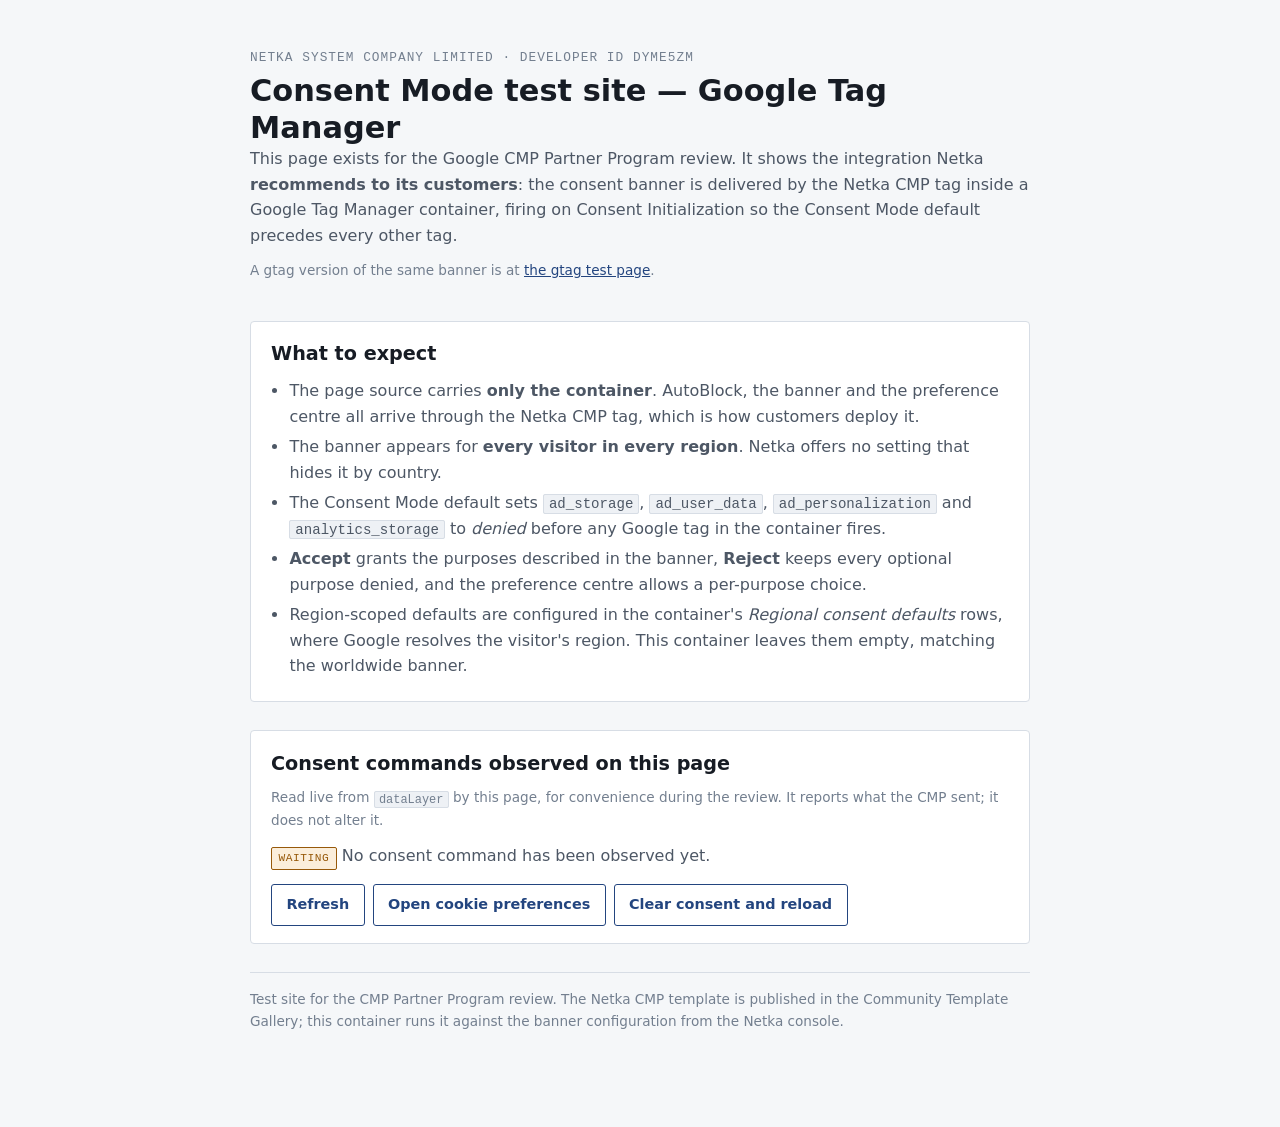
==== docs/cmp-test-gtm/index.html @ 33b204b0 "Add the GTM route as a second test page Netka recommends Google Tag Manager to its customers, and th" ====
<!doctype html>
<html lang="en">
<head>
<meta charset="utf-8">
<meta name="viewport" content="width=device-width, initial-scale=1">
<title>Netka CMP — Consent Mode test site (GTM)</title>
<meta name="robots" content="noindex">
<meta name="description" content="Public test page for the Google CMP Partner Program review: Netka consent banner delivered through the Netka CMP tag in Google Tag Manager.">

<!--
  Google CMP Partner Program — test site, Google Tag Manager route.

  This is the integration Netka recommends to customers, so it is the one that
  reflects real deployments. The page itself carries NOTHING but the container:

    1. config.js            — ids only, no behaviour
    2. the GTM container    — everything else arrives through it

  The Netka CMP tag inside the container is what loads the CMP and sets the
  Consent Mode default. It must fire on the "Consent Initialization - All Pages"
  trigger so it runs before every other tag in the container; a Page View or a
  custom trigger is too late and the default would arrive after the Google tags.

  Do not add AutoBlock, the banner scripts or a gtag snippet to this page. On
  this route the container owns all of it, and a second copy on the page would
  emit a competing consent default.
-->

<script src="../cmp-test/config.js"></script>
<script>
  (function () {
    var id = (window.NKS_TEST_CONFIG || {}).gtm;
    if (!id || id.indexOf("XXXX") !== -1) { window.__nksTestConfigMissing = true; return; }
    (function (w, d, s, l, i) {
      w[l] = w[l] || [];
      w[l].push({ "gtm.start": new Date().getTime(), event: "gtm.js" });
      var f = d.getElementsByTagName(s)[0],
          j = d.createElement(s),
          dl = l !== "dataLayer" ? "&l=" + l : "";
      j.async = true;
      j.src = "https://www.googletagmanager.com/gtm.js?id=" + i + dl;
      f.parentNode.insertBefore(j, f);
    })(window, document, "script", "dataLayer", id);
  })();
</script>

<style>
  :root {
    --ground:#f5f7f9; --surface:#fff; --sunk:#eef1f5; --line:#d7dde5;
    --ink:#171c24; --ink-soft:#4d5765; --ink-faint:#737f8f;
    --accent:#23457f; --ok:#1a6b4a; --ok-soft:#e0f0e8; --warn:#97590a; --warn-soft:#fbeedb;
    --deny:#a52216;
    --sans:"Segoe UI",system-ui,-apple-system,sans-serif;
    --mono:Consolas,"Cascadia Mono",ui-monospace,monospace;
  }
  @media (prefers-color-scheme: dark) {
    :root {
      --ground:#101319; --surface:#171b22; --sunk:#1d222b; --line:#2c333f;
      --ink:#e4e8ee; --ink-soft:#a8b2c0; --ink-faint:#7b8593;
      --accent:#8fb0e8; --ok:#6cc39b; --ok-soft:#142a21; --warn:#e0a75c; --warn-soft:#332613;
      --deny:#ee8377;
    }
  }
  * { box-sizing:border-box; }
  body { margin:0; background:var(--ground); color:var(--ink); font-family:var(--sans); line-height:1.6; }
  .wrap { max-width:820px; margin:0 auto; padding:3rem 1.25rem 6rem; display:flex; flex-direction:column; gap:1.75rem; }
  .eyebrow { font-family:var(--mono); font-size:.8rem; letter-spacing:.08em; text-transform:uppercase; color:var(--ink-faint); }
  h1 { font-size:1.9rem; margin:.3rem 0 0; line-height:1.2; }
  h2 { font-size:1.2rem; margin:0 0 .5rem; }
  p { margin:0 0 .7rem; color:var(--ink-soft); }
  .card { background:var(--surface); border:1px solid var(--line); border-radius:4px; padding:1.1rem 1.25rem; }
  ul { margin:.2rem 0 0; padding-left:1.15rem; color:var(--ink-soft); }
  li { margin-bottom:.3rem; }
  code { font-family:var(--mono); font-size:.88em; background:var(--sunk); border:1px solid var(--line); border-radius:2px; padding:.05em .35em; }
  .actions { display:flex; flex-wrap:wrap; gap:.5rem; }
  button { font:inherit; font-size:.9rem; font-weight:600; padding:.5rem .9rem; border-radius:3px; cursor:pointer;
           border:1px solid var(--accent); background:transparent; color:var(--accent); }
  button:focus-visible { outline:2px solid var(--accent); outline-offset:2px; }
  table { width:100%; border-collapse:collapse; font-size:.85rem; }
  th, td { text-align:left; padding:.4rem .5rem; border-bottom:1px solid var(--line); vertical-align:top; font-family:var(--mono); }
  th { color:var(--ink-faint); font-weight:600; text-transform:uppercase; letter-spacing:.05em; font-size:.72rem; }
  tr:last-child td { border-bottom:0; }
  .granted { color:var(--ok); }
  .denied { color:var(--deny); }
  .pill { display:inline-block; font-family:var(--mono); font-size:.7rem; text-transform:uppercase; letter-spacing:.05em;
          padding:.1rem .4rem; border-radius:2px; border:1px solid; }
  .pill-ok { color:var(--ok); background:var(--ok-soft); border-color:var(--ok); }
  .pill-warn { color:var(--warn); background:var(--warn-soft); border-color:var(--warn); }
  .muted { color:var(--ink-faint); font-size:.85rem; }
  a { color:var(--accent); }
  footer { color:var(--ink-faint); font-size:.85rem; border-top:1px solid var(--line); padding-top:1rem; }
</style>
</head>
<body>
<noscript><iframe src="https://www.googletagmanager.com/ns.html?id=GTM-5N3PMSTH"
  height="0" width="0" style="display:none;visibility:hidden"></iframe></noscript>

<div class="wrap">

  <header>
    <div class="eyebrow">Netka System Company Limited &middot; Developer ID dYmE5Zm</div>
    <h1>Consent Mode test site — Google Tag Manager</h1>
    <p>This page exists for the Google CMP Partner Program review. It shows the integration Netka
      <strong>recommends to its customers</strong>: the consent banner is delivered by the Netka CMP tag inside a Google
      Tag Manager container, firing on Consent Initialization so the Consent Mode default precedes every other tag.</p>
    <p class="muted">A gtag version of the same banner is at <a href="../cmp-test/">the gtag test page</a>.</p>
  </header>

  <section class="card">
    <h2>What to expect</h2>
    <ul>
      <li>The page source carries <strong>only the container</strong>. AutoBlock, the banner and the preference centre all arrive through the Netka CMP tag, which is how customers deploy it.</li>
      <li>The banner appears for <strong>every visitor in every region</strong>. Netka offers no setting that hides it by country.</li>
      <li>The Consent Mode default sets <code>ad_storage</code>, <code>ad_user_data</code>, <code>ad_personalization</code> and <code>analytics_storage</code> to <em>denied</em> before any Google tag in the container fires.</li>
      <li><strong>Accept</strong> grants the purposes described in the banner, <strong>Reject</strong> keeps every optional purpose denied, and the preference centre allows a per-purpose choice.</li>
      <li>Region-scoped defaults are configured in the container's <em>Regional consent defaults</em> rows, where Google resolves the visitor's region. This container leaves them empty, matching the worldwide banner.</li>
    </ul>
  </section>

  <section class="card">
    <h2>Consent commands observed on this page</h2>
    <p class="muted">Read live from <code>dataLayer</code> by this page, for convenience during the review. It reports what the CMP sent; it does not alter it.</p>
    <div id="readout"></div>
    <div class="actions" style="margin-top:.9rem">
      <button type="button" id="refresh">Refresh</button>
      <button type="button" id="reopen">Open cookie preferences</button>
      <button type="button" id="reset">Clear consent and reload</button>
    </div>
  </section>

  <footer>
    Test site for the CMP Partner Program review. The Netka CMP template is published in the
    Community Template Gallery; this container runs it against the banner configuration from the Netka console.
  </footer>

</div>

<script src="../consent-readout.js"></script>
</body>
</html>
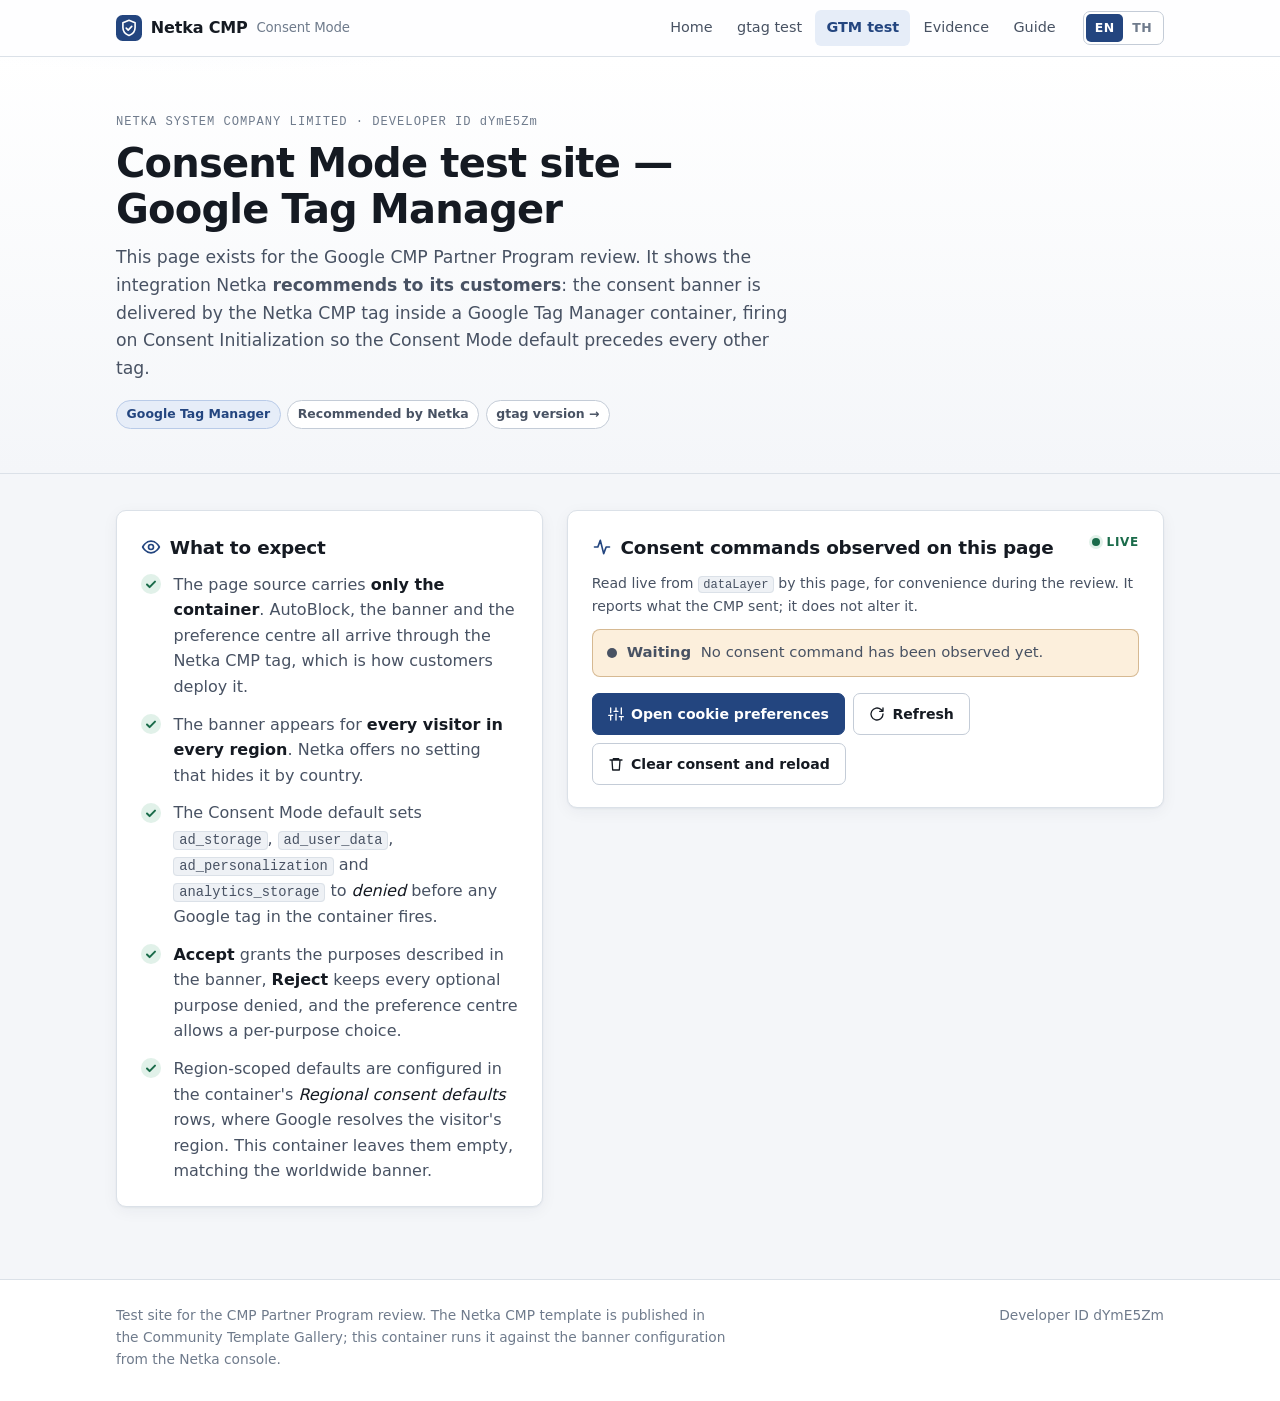
==== commit 0fc0e491: "Redesign the review pages and add a Thai version of each Every page now shares one stylesheet and an" ====
--- a/docs/cmp-test-gtm/index.html
+++ b/docs/cmp-test-gtm/index.html
@@ -1,9 +1,9 @@
 <!doctype html>
-<html lang="en">
+<html lang="en" data-lang="en">
 <head>
 <meta charset="utf-8">
 <meta name="viewport" content="width=device-width, initial-scale=1">
-<title>Netka CMP — Consent Mode test site (GTM)</title>
+<title data-th="Netka CMP — หน้าทดสอบ Consent Mode (GTM)">Netka CMP — Consent Mode test site (GTM)</title>
 <meta name="robots" content="noindex">
 <meta name="description" content="Public test page for the Google CMP Partner Program review: Netka consent banner delivered through the Netka CMP tag in Google Tag Manager.">
 
@@ -44,96 +44,78 @@
   })();
 </script>
 
-<style>
-  :root {
-    --ground:#f5f7f9; --surface:#fff; --sunk:#eef1f5; --line:#d7dde5;
-    --ink:#171c24; --ink-soft:#4d5765; --ink-faint:#737f8f;
-    --accent:#23457f; --ok:#1a6b4a; --ok-soft:#e0f0e8; --warn:#97590a; --warn-soft:#fbeedb;
-    --deny:#a52216;
-    --sans:"Segoe UI",system-ui,-apple-system,sans-serif;
-    --mono:Consolas,"Cascadia Mono",ui-monospace,monospace;
-  }
-  @media (prefers-color-scheme: dark) {
-    :root {
-      --ground:#101319; --surface:#171b22; --sunk:#1d222b; --line:#2c333f;
-      --ink:#e4e8ee; --ink-soft:#a8b2c0; --ink-faint:#7b8593;
-      --accent:#8fb0e8; --ok:#6cc39b; --ok-soft:#142a21; --warn:#e0a75c; --warn-soft:#332613;
-      --deny:#ee8377;
-    }
-  }
-  * { box-sizing:border-box; }
-  body { margin:0; background:var(--ground); color:var(--ink); font-family:var(--sans); line-height:1.6; }
-  .wrap { max-width:820px; margin:0 auto; padding:3rem 1.25rem 6rem; display:flex; flex-direction:column; gap:1.75rem; }
-  .eyebrow { font-family:var(--mono); font-size:.8rem; letter-spacing:.08em; text-transform:uppercase; color:var(--ink-faint); }
-  h1 { font-size:1.9rem; margin:.3rem 0 0; line-height:1.2; }
-  h2 { font-size:1.2rem; margin:0 0 .5rem; }
-  p { margin:0 0 .7rem; color:var(--ink-soft); }
-  .card { background:var(--surface); border:1px solid var(--line); border-radius:4px; padding:1.1rem 1.25rem; }
-  ul { margin:.2rem 0 0; padding-left:1.15rem; color:var(--ink-soft); }
-  li { margin-bottom:.3rem; }
-  code { font-family:var(--mono); font-size:.88em; background:var(--sunk); border:1px solid var(--line); border-radius:2px; padding:.05em .35em; }
-  .actions { display:flex; flex-wrap:wrap; gap:.5rem; }
-  button { font:inherit; font-size:.9rem; font-weight:600; padding:.5rem .9rem; border-radius:3px; cursor:pointer;
-           border:1px solid var(--accent); background:transparent; color:var(--accent); }
-  button:focus-visible { outline:2px solid var(--accent); outline-offset:2px; }
-  table { width:100%; border-collapse:collapse; font-size:.85rem; }
-  th, td { text-align:left; padding:.4rem .5rem; border-bottom:1px solid var(--line); vertical-align:top; font-family:var(--mono); }
-  th { color:var(--ink-faint); font-weight:600; text-transform:uppercase; letter-spacing:.05em; font-size:.72rem; }
-  tr:last-child td { border-bottom:0; }
-  .granted { color:var(--ok); }
-  .denied { color:var(--deny); }
-  .pill { display:inline-block; font-family:var(--mono); font-size:.7rem; text-transform:uppercase; letter-spacing:.05em;
-          padding:.1rem .4rem; border-radius:2px; border:1px solid; }
-  .pill-ok { color:var(--ok); background:var(--ok-soft); border-color:var(--ok); }
-  .pill-warn { color:var(--warn); background:var(--warn-soft); border-color:var(--warn); }
-  .muted { color:var(--ink-faint); font-size:.85rem; }
-  a { color:var(--accent); }
-  footer { color:var(--ink-faint); font-size:.85rem; border-top:1px solid var(--line); padding-top:1rem; }
-</style>
+<link rel="stylesheet" href="../assets/site.css">
+<script src="../assets/site.js"></script>
 </head>
 <body>
 <noscript><iframe src="https://www.googletagmanager.com/ns.html?id=GTM-5N3PMSTH"
   height="0" width="0" style="display:none;visibility:hidden"></iframe></noscript>
 
-<div class="wrap">
+<header class="topbar">
+  <div class="topbar-in">
+    <a class="brand" href="../"><svg viewBox="0 0 32 32" aria-hidden="true"><rect width="32" height="32" rx="8" fill="#23457f"/><path d="M16 6.5l7.5 3v6c0 4.6-3.1 8.3-7.5 9.8-4.4-1.5-7.5-5.2-7.5-9.8v-6z" fill="none" stroke="#fff" stroke-width="2" stroke-linejoin="round"/><path d="M12.6 16.2l2.4 2.4 4.4-4.6" fill="none" stroke="#fff" stroke-width="2" stroke-linecap="round" stroke-linejoin="round"/></svg>Netka CMP <small>Consent Mode</small></a>
+    <nav class="nav" aria-label="Pages">
+      <a href="../"><span data-l="en">Home</span><span data-l="th">หน้าแรก</span></a>
+      <a href="../cmp-test/"><span data-l="en">gtag test</span><span data-l="th">ทดสอบ gtag</span></a>
+      <a href="../cmp-test-gtm/" aria-current="page"><span data-l="en">GTM test</span><span data-l="th">ทดสอบ GTM</span></a>
+      <a href="../evidence/"><span data-l="en">Evidence</span><span data-l="th">หลักฐาน</span></a>
+      <a href="../guide/"><span data-l="en">Guide</span><span data-l="th">คู่มือ</span></a>
+    </nav>
+    <div class="lang" role="group" aria-label="Language / ภาษา">
+      <button type="button" data-set-lang="en" aria-pressed="true">EN</button>
+      <button type="button" data-set-lang="th" aria-pressed="false">TH</button>
+    </div>
+  </div>
+</header>
 
-  <header>
-    <div class="eyebrow">Netka System Company Limited &middot; Developer ID dYmE5Zm</div>
-    <h1>Consent Mode test site — Google Tag Manager</h1>
-    <p>This page exists for the Google CMP Partner Program review. It shows the integration Netka
-      <strong>recommends to its customers</strong>: the consent banner is delivered by the Netka CMP tag inside a Google
-      Tag Manager container, firing on Consent Initialization so the Consent Mode default precedes every other tag.</p>
-    <p class="muted">A gtag version of the same banner is at <a href="../cmp-test/">the gtag test page</a>.</p>
-  </header>
+<section class="hero">
+  <div class="hero-in">
+    <div class="eyebrow"><span data-l="en">Netka System Company Limited</span><span data-l="th">บริษัท เน็ตก้า ซิสเต็ม จำกัด</span> &middot; Developer ID <span class="id">dYmE5Zm</span></div>
+    <h1><span data-l="en">Consent Mode test site — Google Tag Manager</span><span data-l="th">หน้าทดสอบ Consent Mode — Google Tag Manager</span></h1>
+    <p class="lead"><span data-l="en">This page exists for the Google CMP Partner Program review. It shows the integration Netka <strong>recommends to its customers</strong>: the consent banner is delivered by the Netka CMP tag inside a Google Tag Manager container, firing on Consent Initialization so the Consent Mode default precedes every other tag.</span><span data-l="th">หน้านี้มีไว้สำหรับการพิจารณา Google CMP Partner Program และแสดงวิธีติดตั้งที่ Netka <strong>แนะนำให้ลูกค้าใช้</strong> คือส่งแบนเนอร์ขอความยินยอมผ่าน Netka CMP tag ใน container ของ Google Tag Manager ซึ่งทำงานที่ Consent Initialization เพื่อให้ค่าเริ่มต้นของ Consent Mode มาก่อน tag อื่นทุกตัว</span></p>
+    <div class="chips">
+      <span class="chip chip-accent">Google Tag Manager</span>
+      <span class="chip"><span data-l="en">Recommended by Netka</span><span data-l="th">Netka แนะนำ</span></span>
+      <a class="chip" href="../cmp-test/"><span data-l="en">gtag version →</span><span data-l="th">เวอร์ชัน gtag →</span></a>
+    </div>
+  </div>
+</section>
 
-  <section class="card">
-    <h2>What to expect</h2>
-    <ul>
-      <li>The page source carries <strong>only the container</strong>. AutoBlock, the banner and the preference centre all arrive through the Netka CMP tag, which is how customers deploy it.</li>
-      <li>The banner appears for <strong>every visitor in every region</strong>. Netka offers no setting that hides it by country.</li>
-      <li>The Consent Mode default sets <code>ad_storage</code>, <code>ad_user_data</code>, <code>ad_personalization</code> and <code>analytics_storage</code> to <em>denied</em> before any Google tag in the container fires.</li>
-      <li><strong>Accept</strong> grants the purposes described in the banner, <strong>Reject</strong> keeps every optional purpose denied, and the preference centre allows a per-purpose choice.</li>
-      <li>Region-scoped defaults are configured in the container's <em>Regional consent defaults</em> rows, where Google resolves the visitor's region. This container leaves them empty, matching the worldwide banner.</li>
-    </ul>
-  </section>
+<main class="main">
+  <div class="split">
+    <section class="card">
+      <h2><svg viewBox="0 0 24 24" fill="none" stroke="currentColor" stroke-width="2" stroke-linecap="round" stroke-linejoin="round" aria-hidden="true"><path d="M2 12s3.6-7 10-7 10 7 10 7-3.6 7-10 7S2 12 2 12z"/><circle cx="12" cy="12" r="3"/></svg><span data-l="en">What to expect</span><span data-l="th">สิ่งที่จะเห็นในหน้านี้</span></h2>
+      <ul class="checks">
+        <li><div><span data-l="en">The page source carries <strong>only the container</strong>. AutoBlock, the banner and the preference centre all arrive through the Netka CMP tag, which is how customers deploy it.</span><span data-l="th">ซอร์สของหน้านี้มี<strong>เพียง container เท่านั้น</strong> AutoBlock แบนเนอร์ และศูนย์การตั้งค่า ทั้งหมดมาผ่าน Netka CMP tag ซึ่งเป็นวิธีเดียวกับที่ลูกค้าติดตั้งจริง</span></div></li>
+        <li><div><span data-l="en">The banner appears for <strong>every visitor in every region</strong>. Netka offers no setting that hides it by country.</span><span data-l="th">แบนเนอร์แสดงกับ<strong>ผู้เข้าชมทุกคนในทุกภูมิภาค</strong> Netka ไม่มีการตั้งค่าให้ซ่อนแบนเนอร์ตามประเทศ</span></div></li>
+        <li><div><span data-l="en">The Consent Mode default sets <code>ad_storage</code>, <code>ad_user_data</code>, <code>ad_personalization</code> and <code>analytics_storage</code> to <em>denied</em> before any Google tag in the container fires.</span><span data-l="th">ค่าเริ่มต้นของ Consent Mode ตั้ง <code>ad_storage</code>, <code>ad_user_data</code>, <code>ad_personalization</code> และ <code>analytics_storage</code> เป็น <em>denied</em> ก่อนที่ Google tag ตัวใดใน container จะทำงาน</span></div></li>
+        <li><div><span data-l="en"><strong>Accept</strong> grants the purposes described in the banner, <strong>Reject</strong> keeps every optional purpose denied, and the preference centre allows a per-purpose choice.</span><span data-l="th"><strong>ยอมรับ</strong> จะอนุญาตเฉพาะวัตถุประสงค์ที่อธิบายไว้ในแบนเนอร์ <strong>ปฏิเสธ</strong> จะคงวัตถุประสงค์ที่ไม่จำเป็นทั้งหมดไว้เป็น denied และศูนย์การตั้งค่าให้เลือกได้ทีละวัตถุประสงค์</span></div></li>
+        <li><div><span data-l="en">Region-scoped defaults are configured in the container's <em>Regional consent defaults</em> rows, where Google resolves the visitor's region. This container leaves them empty, matching the worldwide banner.</span><span data-l="th">ค่าเริ่มต้นรายภูมิภาคตั้งได้ในแถว <em>Regional consent defaults</em> ของ container ซึ่ง Google เป็นผู้ระบุภูมิภาคของผู้เข้าชม container นี้เว้นว่างไว้ ให้สอดคล้องกับแบนเนอร์ที่แสดงทั่วโลก</span></div></li>
+      </ul>
+    </section>
 
-  <section class="card">
-    <h2>Consent commands observed on this page</h2>
-    <p class="muted">Read live from <code>dataLayer</code> by this page, for convenience during the review. It reports what the CMP sent; it does not alter it.</p>
-    <div id="readout"></div>
-    <div class="actions" style="margin-top:.9rem">
-      <button type="button" id="refresh">Refresh</button>
-      <button type="button" id="reopen">Open cookie preferences</button>
-      <button type="button" id="reset">Clear consent and reload</button>
-    </div>
-  </section>
+    <section class="card">
+      <div class="readout-head">
+        <h2><svg viewBox="0 0 24 24" fill="none" stroke="currentColor" stroke-width="2" stroke-linecap="round" stroke-linejoin="round" aria-hidden="true"><path d="M3 12h4l3-8 4 16 3-8h4"/></svg><span data-l="en">Consent commands observed on this page</span><span data-l="th">คำสั่ง consent ที่ตรวจพบในหน้านี้</span></h2>
+        <span class="live"><span data-l="en">Live</span><span data-l="th">สด</span></span>
+      </div>
+      <p class="muted"><span data-l="en">Read live from <code>dataLayer</code> by this page, for convenience during the review. It reports what the CMP sent; it does not alter it.</span><span data-l="th">หน้านี้อ่านค่าสดจาก <code>dataLayer</code> เพื่อให้ตรวจสอบได้สะดวก แสดงเฉพาะสิ่งที่ CMP ส่งออกมา โดยไม่แก้ไขค่าใด ๆ</span></p>
+      <div id="readout" aria-live="polite"></div>
+      <div class="actions">
+        <button type="button" class="btn btn-primary" id="reopen"><svg viewBox="0 0 24 24" fill="none" stroke="currentColor" stroke-width="2" stroke-linecap="round" stroke-linejoin="round" aria-hidden="true"><path d="M4 21v-7M4 10V3M12 21v-9M12 8V3M20 21v-5M20 12V3M1 14h6M9 8h6M17 16h6"/></svg><span data-l="en">Open cookie preferences</span><span data-l="th">เปิดการตั้งค่าคุกกี้</span></button>
+        <button type="button" class="btn" id="refresh"><svg viewBox="0 0 24 24" fill="none" stroke="currentColor" stroke-width="2" stroke-linecap="round" stroke-linejoin="round" aria-hidden="true"><path d="M21 12a9 9 0 11-3-6.7L21 8M21 3v5h-5"/></svg><span data-l="en">Refresh</span><span data-l="th">รีเฟรช</span></button>
+        <button type="button" class="btn" id="reset"><svg viewBox="0 0 24 24" fill="none" stroke="currentColor" stroke-width="2" stroke-linecap="round" stroke-linejoin="round" aria-hidden="true"><path d="M3 6h18M8 6V4h8v2M6 6l1 15h10l1-15"/></svg><span data-l="en">Clear consent and reload</span><span data-l="th">ล้างความยินยอมแล้วโหลดใหม่</span></button>
+      </div>
+    </section>
+  </div>
+</main>
 
-  <footer>
-    Test site for the CMP Partner Program review. The Netka CMP template is published in the
-    Community Template Gallery; this container runs it against the banner configuration from the Netka console.
-  </footer>
-
-</div>
+<footer class="foot">
+  <div class="foot-in">
+    <p><span data-l="en">Test site for the CMP Partner Program review. The Netka CMP template is published in the Community Template Gallery; this container runs it against the banner configuration from the Netka console.</span><span data-l="th">หน้าทดสอบสำหรับการพิจารณา CMP Partner Program เทมเพลต Netka CMP เผยแพร่อยู่ใน Community Template Gallery และ container นี้รันเทมเพลตนั้นกับการตั้งค่าแบนเนอร์จาก Netka console</span></p>
+    <p>Developer ID dYmE5Zm</p>
+  </div>
+</footer>
 
 <script src="../consent-readout.js"></script>
 </body>
--- a/docs/assets/site.css
+++ b/docs/assets/site.css
@@ -0,0 +1,185 @@
+/*
+ * Shared look for the review pages.
+ *
+ * Self-hosted on purpose: the test pages must not load anything third-party,
+ * so there are no web fonts here — the system stack below covers Thai on
+ * Windows (Leelawadee UI), macOS/iOS (Thonburi via system-ui) and Android
+ * (Noto Sans Thai).
+ */
+:root {
+  --ground:#f4f6f9; --surface:#fff; --sunk:#eef1f5; --line:#dbe1e8; --line-strong:#c4ccd7;
+  --ink:#151a22; --ink-soft:#485263; --ink-faint:#6f7b8c;
+  --accent:#23457f; --accent-ink:#fff; --accent-soft:#e6edf8; --accent-line:#b9cbe8;
+  --ok:#1a6b4a; --ok-soft:#e1f1e9; --warn:#8f5408; --warn-soft:#fcefdc; --deny:#a52216; --deny-soft:#fbe7e4;
+  --shadow:0 1px 2px rgba(20,30,50,.05), 0 4px 16px rgba(20,30,50,.05);
+  --radius:10px;
+  --sans:"Segoe UI","Leelawadee UI",system-ui,-apple-system,"Noto Sans Thai","Sarabun",sans-serif;
+  --mono:Consolas,"Cascadia Mono",ui-monospace,"SFMono-Regular",monospace;
+  color-scheme:light;
+}
+@media (prefers-color-scheme: dark) {
+  :root {
+    --ground:#0f1218; --surface:#161a22; --sunk:#1c212b; --line:#2a313d; --line-strong:#3a4352;
+    --ink:#e5e9ef; --ink-soft:#a9b3c1; --ink-faint:#7d8796;
+    --accent:#8fb0e8; --accent-ink:#0f1218; --accent-soft:#1a2436; --accent-line:#34496d;
+    --ok:#6cc39b; --ok-soft:#13281f; --warn:#e0a75c; --warn-soft:#30230f; --deny:#ee8377; --deny-soft:#311715;
+    --shadow:0 1px 2px rgba(0,0,0,.3), 0 4px 16px rgba(0,0,0,.25);
+    color-scheme:dark;
+  }
+}
+
+/* ---- language: both versions are in the markup; the one not chosen is hidden ---- */
+html[data-lang="en"] [data-l="th"], html[data-lang="th"] [data-l="en"] { display:none !important; }
+html[data-lang="th"] body { line-height:1.75; }
+
+* { box-sizing:border-box; }
+html { -webkit-text-size-adjust:100%; }
+body { margin:0; background:var(--ground); color:var(--ink); font-family:var(--sans); line-height:1.6; font-size:16px; }
+a { color:var(--accent); text-underline-offset:2px; }
+a:focus-visible, button:focus-visible { outline:2px solid var(--accent); outline-offset:2px; border-radius:4px; }
+code { font-family:var(--mono); font-size:.86em; background:var(--sunk); border:1px solid var(--line); border-radius:4px; padding:.05em .35em; overflow-wrap:anywhere; }
+img { max-width:100%; }
+
+/* ---- top bar ---- */
+.topbar { position:sticky; top:0; z-index:10; background:color-mix(in srgb, var(--surface) 88%, transparent);
+          backdrop-filter:saturate(1.4) blur(8px); -webkit-backdrop-filter:saturate(1.4) blur(8px); border-bottom:1px solid var(--line); }
+.topbar-in { max-width:1080px; margin:0 auto; padding:0 16px; height:56px; display:flex; align-items:center; gap:16px; }
+.brand { display:flex; align-items:center; gap:.55rem; text-decoration:none; color:var(--ink); font-weight:700; letter-spacing:-.01em; white-space:nowrap; }
+.brand svg { width:26px; height:26px; flex:none; }
+.brand small { font-weight:500; color:var(--ink-faint); }
+.nav { display:flex; gap:2px; margin-left:auto; overflow-x:auto; scrollbar-width:none; min-width:0; }
+.nav::-webkit-scrollbar { display:none; }
+.nav a { padding:.4rem .7rem; border-radius:6px; text-decoration:none; color:var(--ink-soft); font-size:.9rem; white-space:nowrap; }
+.nav a:hover { background:var(--sunk); color:var(--ink); }
+.nav a[aria-current="page"] { color:var(--accent); background:var(--accent-soft); font-weight:600; }
+.lang { display:flex; flex:none; border:1px solid var(--line-strong); border-radius:7px; padding:2px; background:var(--surface); }
+.lang button { font:inherit; font-size:.78rem; font-weight:700; letter-spacing:.04em; border:0; background:transparent; color:var(--ink-faint);
+               padding:.25rem .55rem; border-radius:5px; cursor:pointer; }
+.lang button[aria-pressed="true"] { background:var(--accent); color:var(--accent-ink); }
+@media (max-width:720px) {
+  .topbar-in { height:auto; flex-wrap:wrap; padding-top:10px; padding-bottom:6px; row-gap:6px; }
+  .brand small { display:none; }
+  .lang { margin-left:auto; }
+  .nav { order:3; width:100%; margin:0 -4px; }
+}
+
+/* ---- hero ---- */
+.hero { border-bottom:1px solid var(--line); background:
+          radial-gradient(900px 260px at 15% -40%, var(--accent-soft), transparent 70%),
+          linear-gradient(var(--surface), var(--ground)); }
+.hero-in { max-width:1080px; margin:0 auto; padding:56px 16px 44px; }
+.eyebrow { font-family:var(--mono); font-size:.76rem; letter-spacing:.08em; text-transform:uppercase; color:var(--ink-faint); }
+.hero h1 { font-size:clamp(1.7rem, 3.6vw, 2.5rem); line-height:1.15; letter-spacing:-.02em; margin:.5rem 0 .75rem; max-width:22ch; }
+html[data-lang="th"] .hero h1 { line-height:1.3; letter-spacing:0; max-width:28ch; }
+.lead { font-size:1.08rem; color:var(--ink-soft); max-width:62ch; margin:0; }
+.chips { display:flex; flex-wrap:wrap; gap:.4rem; margin-top:1.1rem; }
+.chip { display:inline-flex; align-items:center; gap:.35rem; font-size:.78rem; font-weight:600; padding:.2rem .6rem; border-radius:999px;
+        border:1px solid var(--line-strong); background:var(--surface); color:var(--ink-soft); }
+.chip-accent { border-color:var(--accent-line); background:var(--accent-soft); color:var(--accent); }
+
+/* ---- page body ---- */
+.main { max-width:1080px; margin:0 auto; padding:36px 16px 72px; display:flex; flex-direction:column; gap:24px; }
+.narrow { max-width:820px; }
+.card { background:var(--surface); border:1px solid var(--line); border-radius:var(--radius); padding:22px 24px; box-shadow:var(--shadow); min-width:0; }
+.card h2, .section-title { font-size:1.15rem; margin:0 0 .6rem; letter-spacing:-.01em; display:flex; align-items:center; gap:.55rem; }
+.card h2 svg, .section-title svg { width:20px; height:20px; color:var(--accent); flex:none; }
+.card p { color:var(--ink-soft); margin:0 0 .7rem; }
+.card p:last-child { margin-bottom:0; }
+.muted { color:var(--ink-faint); font-size:.88rem; }
+@media (max-width:560px) { .card { padding:18px 16px; } }
+
+/* resource tiles on the home page */
+.tiles { display:grid; grid-template-columns:repeat(2, minmax(0,1fr)); gap:16px; }
+@media (max-width:720px) { .tiles { grid-template-columns:1fr; } }
+a.tile { display:flex; flex-direction:column; gap:.5rem; text-decoration:none; color:inherit; background:var(--surface); border:1px solid var(--line);
+         border-radius:var(--radius); padding:22px 24px; box-shadow:var(--shadow); transition:border-color .15s, transform .15s; }
+a.tile:hover { border-color:var(--accent-line); transform:translateY(-2px); }
+.tile-head { display:flex; align-items:center; gap:.7rem; }
+.icon { width:40px; height:40px; border-radius:9px; display:grid; place-items:center; background:var(--accent-soft); color:var(--accent); flex:none; }
+.icon svg { width:22px; height:22px; }
+.tile strong { font-size:1.05rem; letter-spacing:-.01em; }
+.tile p { margin:0; color:var(--ink-soft); font-size:.93rem; flex:1; }
+.tile .go { font-size:.86rem; font-weight:600; color:var(--accent); }
+
+/* checklist ("what to expect") */
+.checks { list-style:none; margin:.3rem 0 0; padding:0; display:flex; flex-direction:column; gap:.75rem; }
+.checks li { display:grid; grid-template-columns:22px 1fr; gap:.65rem; color:var(--ink-soft); }
+.checks li::before { content:""; width:20px; height:20px; margin-top:.15em; border-radius:50%; background:var(--ok-soft);
+  background-image:url("data:image/svg+xml,%3Csvg xmlns='http://www.w3.org/2000/svg' viewBox='0 0 20 20'%3E%3Cpath d='M6 10.5l2.6 2.6L14 7.6' fill='none' stroke='%231a6b4a' stroke-width='2' stroke-linecap='round' stroke-linejoin='round'/%3E%3C/svg%3E"); }
+.checks strong, .checks em { color:var(--ink); }
+
+/* two columns on the test pages */
+.split { display:grid; grid-template-columns:minmax(0,5fr) minmax(0,7fr); gap:24px; align-items:start; }
+@media (max-width:900px) { .split { grid-template-columns:1fr; } }
+
+/* ---- consent readout ---- */
+.readout-head { display:flex; justify-content:space-between; align-items:flex-start; gap:12px; flex-wrap:wrap; }
+.live { display:inline-flex; align-items:center; gap:.4rem; font-size:.75rem; font-weight:700; letter-spacing:.06em; text-transform:uppercase; color:var(--ok); }
+.live::before { content:""; width:8px; height:8px; border-radius:50%; background:var(--ok); box-shadow:0 0 0 3px var(--ok-soft); }
+#readout { margin-top:.4rem; }
+.status { display:flex; align-items:center; gap:.6rem; padding:.7rem .9rem; border-radius:8px; border:1px solid; font-weight:600; font-size:.93rem; margin:0 0 .9rem; }
+.status::before { content:""; width:10px; height:10px; border-radius:50%; background:currentColor; flex:none; }
+.status-ok { color:var(--ok); background:var(--ok-soft); border-color:color-mix(in srgb, var(--ok) 35%, transparent); }
+.status-warn { color:var(--warn); background:var(--warn-soft); border-color:color-mix(in srgb, var(--warn) 35%, transparent); }
+.status span { font-weight:400; color:var(--ink-soft); }
+.table-scroll { overflow-x:auto; border:1px solid var(--line); border-radius:8px; }
+table { width:100%; border-collapse:collapse; font-size:.85rem; }
+th, td { text-align:left; padding:.5rem .7rem; border-bottom:1px solid var(--line); vertical-align:top; white-space:nowrap; }
+td { font-family:var(--mono); }
+th { background:var(--sunk); color:var(--ink-faint); font-weight:600; font-size:.74rem; letter-spacing:.03em; }
+tr:last-child td { border-bottom:0; }
+.granted, .denied { font-weight:600; }
+.granted { color:var(--ok); }
+.denied { color:var(--deny); }
+.actions { display:flex; flex-wrap:wrap; gap:.5rem; margin-top:1rem; }
+.btn { font:inherit; font-size:.88rem; font-weight:600; padding:.55rem .95rem; border-radius:7px; cursor:pointer;
+       border:1px solid var(--line-strong); background:var(--surface); color:var(--ink); display:inline-flex; align-items:center; gap:.45rem; }
+.btn:hover { border-color:var(--accent); color:var(--accent); }
+.btn svg { width:16px; height:16px; }
+.btn-primary { background:var(--accent); border-color:var(--accent); color:var(--accent-ink); }
+.btn-primary:hover { color:var(--accent-ink); filter:brightness(1.08); }
+
+/* ---- callouts, figures ---- */
+.note { border:1px solid var(--accent-line); background:var(--accent-soft); border-radius:var(--radius); padding:16px 20px; color:var(--ink-soft); font-size:.93rem; }
+.note b { color:var(--ink); }
+figure { margin:0; background:var(--surface); border:1px solid var(--line); border-radius:var(--radius); overflow:hidden; box-shadow:var(--shadow); }
+figure a { display:block; }
+figure img { display:block; width:100%; height:auto; border-bottom:1px solid var(--line); }
+figcaption { padding:16px 20px; font-size:.92rem; color:var(--ink-soft); }
+figcaption b { color:var(--ink); }
+.hash { font-family:var(--mono); font-size:.76rem; color:var(--ink-faint); word-break:break-all; display:block; margin-top:.5rem; }
+.links { display:flex; flex-wrap:wrap; gap:.6rem; }
+
+/* ---- long-form guide ---- */
+.doc { display:grid; grid-template-columns:220px minmax(0,1fr); gap:40px; align-items:start; }
+.toc { position:sticky; top:76px; font-size:.88rem; }
+.toc b { display:block; font-size:.72rem; letter-spacing:.08em; text-transform:uppercase; color:var(--ink-faint); margin-bottom:.5rem; }
+.toc a { display:block; padding:.3rem .6rem; border-left:2px solid var(--line); color:var(--ink-soft); text-decoration:none; }
+.toc a:hover { color:var(--accent); border-left-color:var(--accent); }
+@media (max-width:900px) { .doc { grid-template-columns:1fr; gap:20px; } .toc { position:static; } }
+.prose { min-width:0; }
+.prose section { scroll-margin-top:80px; padding-bottom:12px; }
+.prose h2 { font-size:1.4rem; letter-spacing:-.01em; margin:32px 0 12px; padding-top:20px; border-top:1px solid var(--line); }
+.prose section:first-child h2 { margin-top:0; padding-top:0; border-top:0; }
+.prose h3 { font-size:1.08rem; margin:24px 0 8px; }
+.prose p, .prose li { color:var(--ink-soft); }
+.prose p { margin:0 0 .9rem; }
+.prose ul, .prose ol { padding-left:1.3rem; margin:0 0 1rem; }
+.prose li { margin-bottom:.35rem; }
+.prose li strong, .prose p strong { color:var(--ink); }
+.prose .table-scroll { margin:0 0 1rem; background:var(--surface); }
+.prose td { font-family:var(--sans); white-space:normal; color:var(--ink-soft); }
+.prose td code { white-space:nowrap; }
+pre { margin:0 0 1rem; background:var(--sunk); border:1px solid var(--line); border-radius:8px; padding:14px 16px; overflow-x:auto; font-size:.84rem; line-height:1.55; }
+pre code { background:none; border:0; padding:0; font-size:inherit; overflow-wrap:normal; }
+
+/* ---- footer ---- */
+.foot { border-top:1px solid var(--line); background:var(--surface); }
+.foot-in { max-width:1080px; margin:0 auto; padding:24px 16px 32px; display:flex; flex-wrap:wrap; justify-content:space-between; gap:12px 24px;
+           color:var(--ink-faint); font-size:.86rem; }
+.foot-in p { margin:0; max-width:70ch; }
+a.chip { text-decoration:none; } a.chip:hover { border-color:var(--accent); color:var(--accent); }
+a.btn { text-decoration:none; }
+/* the Developer ID is case-sensitive; the Thai company name reads badly in spaced mono caps */
+.eyebrow .id { text-transform:none; }
+.eyebrow [data-l="th"] { font-family:var(--sans); letter-spacing:0; font-size:.85rem; }
